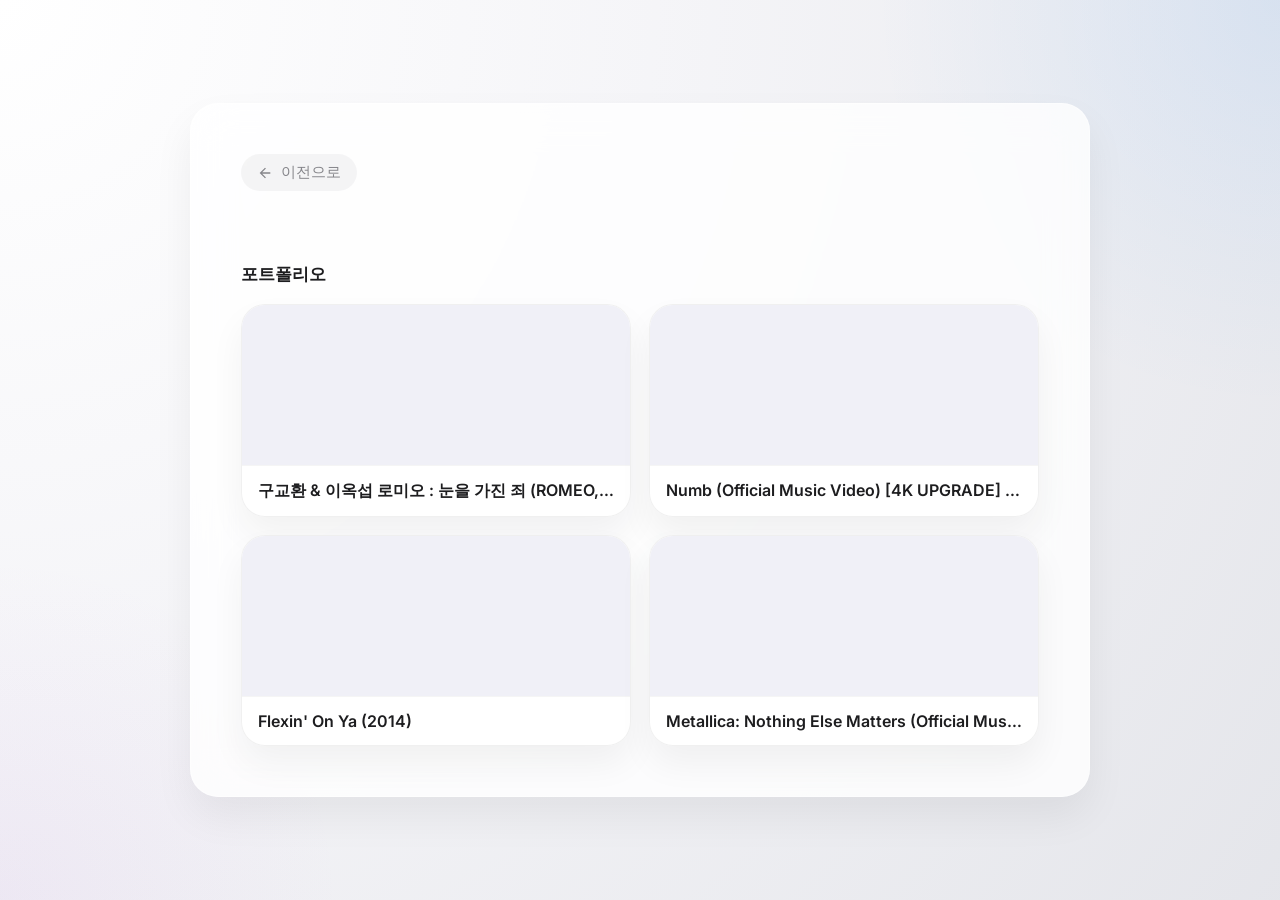
==== detail.html @ da840659 "Initial commit of portfolio profile page" ====
<!DOCTYPE html>
<html lang="ko">
<head>
  <meta charset="UTF-8">
  <meta name="viewport" content="width=device-width, initial-scale=1.0">
  <title>관심사 상세 정보</title>
  <link rel="stylesheet" href="style.css">
</head>
<body>
  <!-- The layout mimics the presentation slide of the index page for visual continuity -->
  <div class="presentation-slide" id="detail-slide">
    <div class="detail-container">
      <!-- Detail Header with Back Button and Category Badge -->
      <div class="detail-header">
        <a href="index.html" class="btn-back" id="back-button">
          <svg viewBox="0 0 24 24">
            <path d="M20 11H7.83l5.59-5.59L12 4l-8 8 8 8 1.41-1.41L7.83 13H20v-2z"/>
          </svg>
          이전으로
        </a>
      </div>

      <div class="detail-portfolio">

        <h3>포트폴리오</h3>
        <div class="portfolio-grid" id="portfolio-grid"></div>
      </div>
    </div>
  </div>

  <script src="script.js"></script>
</body>
</html>
---- style.css ----
/* Apple Keynote Style Profile Card CSS */

/* Import premium font */
@import url('https://fonts.googleapis.com/css2?family=Inter:wght@300;400;500;600;700&display=swap');

:root {
  --font-family: 'Inter', -apple-system, BlinkMacSystemFont, "Segoe UI", Roboto, Helvetica, Arial, sans-serif;
  
  /* System Colors */
  --bg-color-gradient: linear-gradient(135deg, #f5f5f7 0%, #e8e8ed 100%);
  --card-bg: rgba(255, 255, 255, 0.8);
  --card-border: rgba(255, 255, 255, 0.4);
  --text-primary: #1d1d1f;
  --text-secondary: #86868b;
  --shadow-keynote: 0 20px 40px rgba(0, 0, 0, 0.06);
  --shadow-hover: 0 30px 60px rgba(0, 0, 0, 0.12);
  
  /* Interest Tag Colors (Apple Colors) */
  --color-coding: #007aff;
  --color-coding-grad: linear-gradient(135deg, #007aff, #54a6ff);
  
  --color-design: #ff2d55;
  --color-design-grad: linear-gradient(135deg, #ff2d55, #ff6b8b);
  
  --color-music: #af52de;
  --color-music-grad: linear-gradient(135deg, #af52de, #d18ff8);
  
  /* Transition curve */
  --transition-apple: all 0.5s cubic-bezier(0.16, 1, 0.3, 1);
}

/* Base Styles */
* {
  margin: 0;
  padding: 0;
  box-sizing: border-box;
}

body {
  font-family: var(--font-family);
  background: radial-gradient(circle at top left, rgba(255,255,255,0.98), rgba(245,245,248,0.95) 40%, rgba(228,229,234,0.98) 100%);
  color: var(--text-primary);
  min-height: 100vh;
  display: flex;
  justify-content: center;
  align-items: center;
  overflow: hidden;
  padding: 20px;
  -webkit-font-smoothing: antialiased;
  -moz-osx-font-smoothing: grayscale;
}

body::before {
  content: '';
  position: absolute;
  inset: 0;
  background: radial-gradient(circle at top right, rgba(0, 122, 255, 0.08), transparent 26%), radial-gradient(circle at bottom left, rgba(175, 82, 222, 0.06), transparent 22%);
  pointer-events: none;
}

/* Presentation Container */
.presentation-slide {
  width: 100%;
  max-width: 900px;
  min-height: 550px;
  background: var(--card-bg);
  backdrop-filter: blur(20px);
  -webkit-backdrop-filter: blur(20px);
  border: 1px solid var(--card-border);
  border-radius: 28px;
  box-shadow: var(--shadow-keynote);
  display: flex;
  position: relative;
  overflow: hidden;
  transition: var(--transition-apple);
  animation: slideInUp 0.8s cubic-bezier(0.16, 1, 0.3, 1);
}

.presentation-slide:hover {
  box-shadow: var(--shadow-hover);
  transform: translateY(-2px);
}

/* Layout Split */
.slide-visual {
  flex: 1.1;
  background: linear-gradient(180deg, rgba(255,255,255,0.95), rgba(246,247,250,0.95));
  display: flex;
  flex-direction: column;
  justify-content: flex-start;
  align-items: center;
  padding: 120px 36px 28px;
  position: relative;
  border-right: 1px solid rgba(0, 0, 0, 0.05);
}
.slide-visual::before {
  content: '';
  position: absolute;
  inset: 0;
  background: radial-gradient(circle at top center, rgba(255,255,255,0.7), transparent 55%);
  pointer-events: none;
}

.slide-visual .visual-contact {
  width: 100%;
  max-width: 340px;
  margin-top: auto;
  padding: 18px 20px;
  border-radius: 28px;
  background: rgba(255, 255, 255, 0.92);
  border: 1px solid rgba(0, 0, 0, 0.07);
  box-shadow: 0 22px 48px rgba(0, 0, 0, 0.08);
  backdrop-filter: blur(18px);
  text-align: center;
}

.slide-visual .visual-contact p {
  font-size: 0.96rem;
  font-weight: 600;
  color: var(--text-primary);
  letter-spacing: 0.04em;
  line-height: 1.8;
  margin: 0;
}

.slide-visual .visual-contact p:first-child {
  margin-bottom: 6px;
}

.slide-content {
  flex: 1.3;
  padding: 60px 50px;
  display: flex;
  flex-direction: column;
  justify-content: space-between;
  background: rgba(255, 255, 255, 0.4);
}

/* Avatar styling */
.avatar-container {
  width: 160px;
  height: 160px;
  border-radius: 50%;
  background: #ffffff;
  box-shadow: 0 10px 25px rgba(0, 0, 0, 0.05);
  display: flex;
  justify-content: center;
  align-items: center;
  position: relative;
  overflow: hidden;
  margin-bottom: 24px;
  border: 4px solid #ffffff;
  transition: var(--transition-apple);
}

.avatar-container:hover {
  transform: scale(1.03) rotate(2deg);
}

/* Elegant Placeholder Avatar SVG */
.avatar-img {
  width: 100%;
  height: 100%;
  object-fit: cover;
}

.visual-badge {
  font-size: 0.85rem;
  font-weight: 600;
  text-transform: uppercase;
  letter-spacing: 0.1em;
  color: var(--text-secondary);
  background: rgba(0, 0, 0, 0.04);
  padding: 6px 14px;
  border-radius: 20px;
  margin-top: 10px;
}

/* Content Elements */
.profile-header {
  margin-bottom: 30px;
}

.profile-tagline {
  font-size: 0.85rem;
  font-weight: 700;
  text-transform: uppercase;
  letter-spacing: 0.15em;
  color: var(--color-coding);
  margin-bottom: 12px;
}

.profile-name {
  font-size: 2.5rem;
  font-weight: 700;
  line-height: 1.15;
  color: var(--text-primary);
  margin-bottom: 8px;
}

.profile-subname {
  font-size: 1rem;
  font-weight: 500;
  color: var(--text-secondary);
  margin-bottom: 10px;
}

.profile-major {
  font-size: 1.25rem;
  font-weight: 400;
  color: var(--text-secondary);
}

.profile-bio {
  font-size: 1rem;
  line-height: 1.6;
  color: #48484a;
  margin-bottom: 35px;
}

/* Interests Section */
.interests-title {
  font-size: 0.85rem;
  font-weight: 600;
  text-transform: uppercase;
  letter-spacing: 0.08em;
  color: var(--text-secondary);
  margin-bottom: 14px;
}

.interests-tags {
  display: flex;
  flex-wrap: wrap;
  gap: 12px;
  margin-bottom: 40px;
}

.tag {
  padding: 10px 20px;
  border-radius: 30px;
  font-size: 0.95rem;
  font-weight: 500;
  color: #48484a;
  background: #f5f5f7;
  border: 1px solid rgba(0, 0, 0, 0.03);
  cursor: pointer;
  transition: var(--transition-apple);
  display: inline-flex;
  align-items: center;
  gap: 8px;
  text-decoration: none;
}

.tag:hover {
  transform: translateY(-2px);
  background: #e8e8ed;
  color: var(--text-primary);
}

/* Active tag animations before navigation */
.tag.active-coding {
  background: var(--color-coding-grad);
  color: #ffffff;
  border-color: transparent;
  box-shadow: 0 8px 20px rgba(0, 122, 255, 0.25);
  transform: scale(1.05);
}

.tag.active-design {
  background: var(--color-design-grad);
  color: #ffffff;
  border-color: transparent;
  box-shadow: 0 8px 20px rgba(255, 45, 85, 0.25);
  transform: scale(1.05);
}

.tag.active-music {
  background: var(--color-music-grad);
  color: #ffffff;
  border-color: transparent;
  box-shadow: 0 8px 20px rgba(175, 82, 222, 0.25);
  transform: scale(1.05);
}

/* Contacts/Links section */
.contact-links {
  display: flex;
  gap: 16px;
}

.btn-contact {
  display: inline-flex;
  align-items: center;
  justify-content: center;
  width: 44px;
  height: 44px;
  border-radius: 50%;
  background: #f5f5f7;
  color: #48484a;
  border: 1px solid rgba(0, 0, 0, 0.03);
  transition: var(--transition-apple);
  text-decoration: none;
}

.btn-contact:hover {
  background: var(--text-primary);
  color: #ffffff;
  transform: scale(1.08);
}

.btn-contact svg {
  width: 20px;
  height: 20px;
  fill: currentColor;
}

/* Detail Page Layout styling */
.detail-container {
  display: flex;
  flex-direction: column;
  justify-content: space-between;
  width: 100%;
  padding: 50px;
  animation: fadeIn 0.6s cubic-bezier(0.16, 1, 0.3, 1);
}

.detail-header {
  display: flex;
  justify-content: space-between;
  align-items: center;
  margin-bottom: 40px;
}

.btn-back {
  display: inline-flex;
  align-items: center;
  gap: 8px;
  font-size: 0.95rem;
  font-weight: 500;
  color: var(--text-secondary);
  text-decoration: none;
  padding: 8px 16px;
  border-radius: 20px;
  background: rgba(0, 0, 0, 0.04);
  transition: var(--transition-apple);
}

.btn-back:hover {
  background: var(--text-primary);
  color: #ffffff;
}

.btn-back svg {
  width: 16px;
  height: 16px;
  fill: currentColor;
  transition: var(--transition-apple);
}

.btn-back:hover svg {
  transform: translateX(-4px);
}

.detail-body {
  flex: 1;
  display: flex;
  gap: 50px;
  align-items: center;
}

.detail-info {
  flex: 1.2;
}

.detail-tag {
  font-size: 0.85rem;
  font-weight: 700;
  text-transform: uppercase;
  letter-spacing: 0.15em;
  margin-bottom: 16px;
  display: inline-block;
  padding: 4px 12px;
  border-radius: 12px;
}

.detail-portfolio {
  margin-top: 32px;
}

.detail-portfolio h3 {
  font-size: 1.05rem;
  font-weight: 700;
  margin-bottom: 18px;
  color: var(--text-primary);
}

.portfolio-grid {
  display: grid;
  grid-template-columns: repeat(2, minmax(0, 1fr));
  gap: 18px;
}

.portfolio-item {
  background: rgba(255, 255, 255, 0.9);
  border: 1px solid rgba(0, 0, 0, 0.06);
  border-radius: 24px;
  overflow: hidden;
  box-shadow: 0 18px 35px rgba(0, 0, 0, 0.05);
  transition: transform 0.3s ease, box-shadow 0.3s ease;
}

.portfolio-item:hover {
  transform: translateY(-4px);
  box-shadow: 0 24px 45px rgba(0, 0, 0, 0.08);
}

.portfolio-thumb {
  min-height: 160px;
  display: flex;
  align-items: center;
  justify-content: center;
  background: rgba(240, 240, 247, 0.95);
  background-size: cover;
  background-position: center;
  color: #1d1d1f;
  font-size: 1rem;
}

.portfolio-thumb.empty {
  border-bottom: 1px solid rgba(0, 0, 0, 0.04);
}

.portfolio-title {
  display: block;
  padding: 14px 16px;
  color: var(--text-primary);
  font-size: 1rem;
  font-weight: 600;
  text-decoration: none;
  border-top: 1px solid rgba(0, 0, 0, 0.04);
  white-space: nowrap;
  overflow: hidden;
  text-overflow: ellipsis;
}

.portfolio-item {
  display: flex;
  flex-direction: column;
}

.portfolio-title:hover {
  color: var(--color-coding);
}

@media (max-width: 800px) {
  .detail-body {
    flex-direction: column;
    gap: 32px;
  }

  .portfolio-grid {
    grid-template-columns: 1fr;
  }
}

.detail-title {
  font-size: 2.8rem;
  font-weight: 700;
  line-height: 1.2;
  margin-bottom: 20px;
  letter-spacing: -0.02em;
}

.detail-desc {
  font-size: 1.1rem;
  line-height: 1.7;
  color: #48484a;
}

.detail-visual {
  flex: 0.8;
  height: 300px;
  border-radius: 20px;
  display: flex;
  justify-content: center;
  align-items: center;
  color: #ffffff;
  font-size: 5rem;
  box-shadow: 0 15px 35px rgba(0,0,0,0.06);
  position: relative;
  overflow: hidden;
}

.detail-visual::after {
  content: '';
  position: absolute;
  top: 0;
  left: 0;
  width: 100%;
  height: 100%;
  background: linear-gradient(rgba(255,255,255,0.1), rgba(0,0,0,0.15));
}

/* Color theme mappings for detailed views */
.theme-coding .detail-tag {
  color: var(--color-coding);
  background: rgba(0, 122, 255, 0.1);
}
.theme-coding .detail-visual {
  background: var(--color-coding-grad);
}
.theme-coding .btn-back:hover {
  background: var(--color-coding);
}

.theme-design .detail-tag {
  color: var(--color-design);
  background: rgba(255, 45, 85, 0.1);
}
.theme-design .detail-visual {
  background: var(--color-design-grad);
}
.theme-design .btn-back:hover {
  background: var(--color-design);
}

.theme-music .detail-tag {
  color: var(--color-music);
  background: rgba(175, 82, 222, 0.1);
}
.theme-music .detail-visual {
  background: var(--color-music-grad);
}
.theme-music .btn-back:hover {
  background: var(--color-music);
}

/* Animations */
@keyframes slideInUp {
  from {
    opacity: 0;
    transform: translateY(30px);
  }
  to {
    opacity: 1;
    transform: translateY(0);
  }
}

@keyframes fadeIn {
  from {
    opacity: 0;
    transform: scale(0.98);
  }
  to {
    opacity: 1;
    transform: scale(1);
  }
}

/* Page fade out class for navigation */
.page-exit {
  opacity: 0;
  transform: translateY(-20px) scale(0.98);
  transition: var(--transition-apple);
}

/* Responsive adjustments */
@media (max-width: 768px) {
  .presentation-slide {
    flex-direction: column;
    min-height: auto;
  }
  .slide-visual {
    border-right: none;
    border-bottom: 1px solid rgba(0, 0, 0, 0.05);
    padding: 30px;
  }
  .slide-content {
    padding: 40px 30px;
  }
  .profile-name {
    font-size: 2rem;
  }
  .detail-body {
    flex-direction: column-reverse;
    gap: 30px;
    align-items: stretch;
  }
  .detail-visual {
    height: 180px;
    font-size: 3.5rem;
  }
  .detail-title {
    font-size: 2rem;
  }
  .detail-container {
    padding: 30px 20px;
  }
}
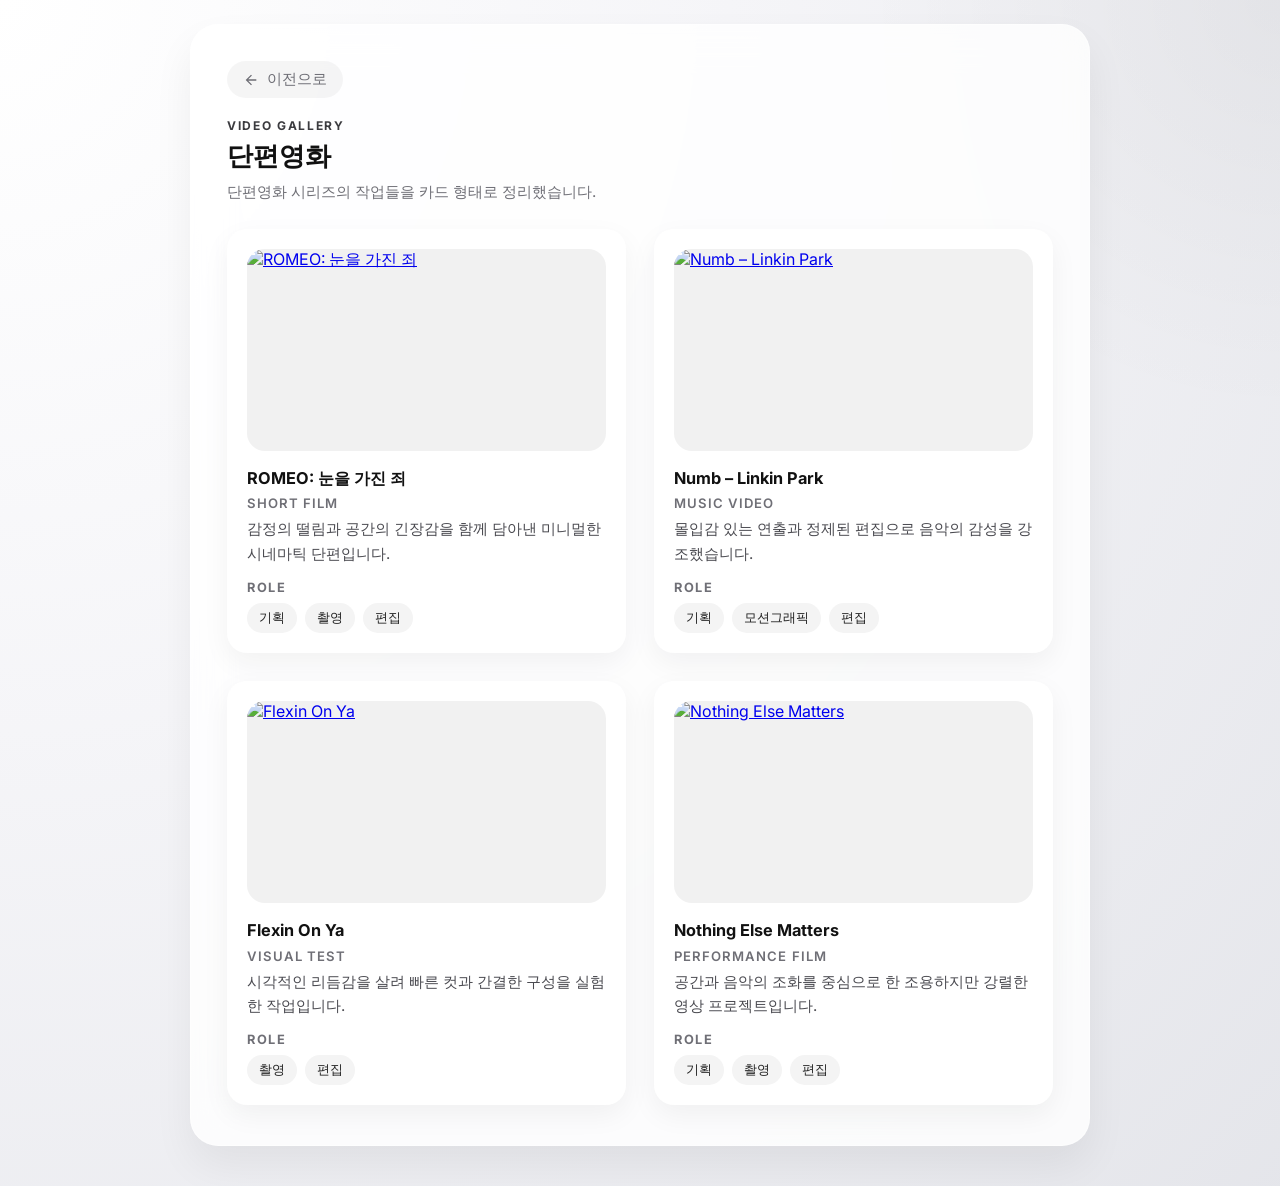
==== commit 35315633: "Update portfolio video gallery design and contact icons" ====
--- a/detail.html
+++ b/detail.html
@@ -3,14 +3,12 @@
 <head>
   <meta charset="UTF-8">
   <meta name="viewport" content="width=device-width, initial-scale=1.0">
-  <title>관심사 상세 정보</title>
+  <title>포트폴리오 갤러리</title>
   <link rel="stylesheet" href="style.css">
 </head>
 <body>
-  <!-- The layout mimics the presentation slide of the index page for visual continuity -->
   <div class="presentation-slide" id="detail-slide">
     <div class="detail-container">
-      <!-- Detail Header with Back Button and Category Badge -->
       <div class="detail-header">
         <a href="index.html" class="btn-back" id="back-button">
           <svg viewBox="0 0 24 24">
@@ -21,8 +19,13 @@
       </div>
 
       <div class="detail-portfolio">
-
-        <h3>포트폴리오</h3>
+        <div class="portfolio-intro">
+          <div>
+            <p class="portfolio-eyebrow">Video Gallery</p>
+            <h3 id="portfolio-section-title">포트폴리오</h3>
+            <p class="portfolio-intro-copy" id="portfolio-section-copy">다양한 영상 프로젝트를 카드형으로 둘러보세요.</p>
+          </div>
+        </div>
         <div class="portfolio-grid" id="portfolio-grid"></div>
       </div>
     </div>
--- a/style.css
+++ b/style.css
@@ -1,35 +1,25 @@
 /* Apple Keynote Style Profile Card CSS */
 
-/* Import premium font */
 @import url('https://fonts.googleapis.com/css2?family=Inter:wght@300;400;500;600;700&display=swap');
 
 :root {
-  --font-family: 'Inter', -apple-system, BlinkMacSystemFont, "Segoe UI", Roboto, Helvetica, Arial, sans-serif;
-  
-  /* System Colors */
+  --font-family: 'Inter', -apple-system, BlinkMacSystemFont, 'Segoe UI', Roboto, Helvetica, Arial, sans-serif;
   --bg-color-gradient: linear-gradient(135deg, #f5f5f7 0%, #e8e8ed 100%);
-  --card-bg: rgba(255, 255, 255, 0.8);
+  --card-bg: rgba(255, 255, 255, 0.82);
   --card-border: rgba(255, 255, 255, 0.4);
-  --text-primary: #1d1d1f;
-  --text-secondary: #86868b;
+  --text-primary: #111111;
+  --text-secondary: #6f6f76;
   --shadow-keynote: 0 20px 40px rgba(0, 0, 0, 0.06);
-  --shadow-hover: 0 30px 60px rgba(0, 0, 0, 0.12);
-  
-  /* Interest Tag Colors (Apple Colors) */
+  --shadow-hover: 0 30px 60px rgba(0, 0, 0, 0.1);
   --color-coding: #007aff;
   --color-coding-grad: linear-gradient(135deg, #007aff, #54a6ff);
-  
   --color-design: #ff2d55;
   --color-design-grad: linear-gradient(135deg, #ff2d55, #ff6b8b);
-  
   --color-music: #af52de;
   --color-music-grad: linear-gradient(135deg, #af52de, #d18ff8);
-  
-  /* Transition curve */
   --transition-apple: all 0.5s cubic-bezier(0.16, 1, 0.3, 1);
 }
 
-/* Base Styles */
 * {
   margin: 0;
   padding: 0;
@@ -44,8 +34,10 @@
   display: flex;
   justify-content: center;
   align-items: center;
-  overflow: hidden;
-  padding: 20px;
+  overflow-x: hidden;
+  overflow-y: auto;
+  padding: 24px 20px 40px;
+  position: relative;
   -webkit-font-smoothing: antialiased;
   -moz-osx-font-smoothing: grayscale;
 }
@@ -54,11 +46,10 @@
   content: '';
   position: absolute;
   inset: 0;
-  background: radial-gradient(circle at top right, rgba(0, 122, 255, 0.08), transparent 26%), radial-gradient(circle at bottom left, rgba(175, 82, 222, 0.06), transparent 22%);
+  background: radial-gradient(circle at top right, rgba(0, 0, 0, 0.04), transparent 24%);
   pointer-events: none;
 }
 
-/* Presentation Container */
 .presentation-slide {
   width: 100%;
   max-width: 900px;
@@ -81,7 +72,6 @@
   transform: translateY(-2px);
 }
 
-/* Layout Split */
 .slide-visual {
   flex: 1.1;
   background: linear-gradient(180deg, rgba(255,255,255,0.95), rgba(246,247,250,0.95));
@@ -93,6 +83,7 @@
   position: relative;
   border-right: 1px solid rgba(0, 0, 0, 0.05);
 }
+
 .slide-visual::before {
   content: '';
   position: absolute;
@@ -107,8 +98,8 @@
   margin-top: auto;
   padding: 18px 20px;
   border-radius: 28px;
-  background: rgba(255, 255, 255, 0.92);
-  border: 1px solid rgba(0, 0, 0, 0.07);
+  background: rgba(255,255,255,0.92);
+  border: 1px solid rgba(0,0,0,0.07);
   box-shadow: 0 22px 48px rgba(0, 0, 0, 0.08);
   backdrop-filter: blur(18px);
   text-align: center;
@@ -133,10 +124,9 @@
   display: flex;
   flex-direction: column;
   justify-content: space-between;
-  background: rgba(255, 255, 255, 0.4);
-}
-
-/* Avatar styling */
+  background: rgba(255,255,255,0.4);
+}
+
 .avatar-container {
   width: 160px;
   height: 160px;
@@ -157,7 +147,6 @@
   transform: scale(1.03) rotate(2deg);
 }
 
-/* Elegant Placeholder Avatar SVG */
 .avatar-img {
   width: 100%;
   height: 100%;
@@ -176,7 +165,6 @@
   margin-top: 10px;
 }
 
-/* Content Elements */
 .profile-header {
   margin-bottom: 30px;
 }
@@ -212,13 +200,18 @@
 }
 
 .profile-bio {
-  font-size: 1rem;
-  line-height: 1.6;
+  display: block;
+  width: 100%;
+  font-size: 1.05rem;
+  line-height: 1.5;
+  letter-spacing: 0.01em;
+  white-space: normal;
+  overflow: visible;
+  text-overflow: unset;
   color: #48484a;
   margin-bottom: 35px;
 }
 
-/* Interests Section */
 .interests-title {
   font-size: 0.85rem;
   font-weight: 600;
@@ -257,7 +250,6 @@
   color: var(--text-primary);
 }
 
-/* Active tag animations before navigation */
 .tag.active-coding {
   background: var(--color-coding-grad);
   color: #ffffff;
@@ -282,7 +274,6 @@
   transform: scale(1.05);
 }
 
-/* Contacts/Links section */
 .contact-links {
   display: flex;
   gap: 16px;
@@ -314,21 +305,20 @@
   fill: currentColor;
 }
 
-/* Detail Page Layout styling */
 .detail-container {
   display: flex;
   flex-direction: column;
+  justify-content: flex-start;
+  width: 100%;
+  padding: 36px 36px 40px;
+  animation: fadeIn 0.6s cubic-bezier(0.16, 1, 0.3, 1);
+}
+
+.detail-header {
+  display: flex;
   justify-content: space-between;
-  width: 100%;
-  padding: 50px;
-  animation: fadeIn 0.6s cubic-bezier(0.16, 1, 0.3, 1);
-}
-
-.detail-header {
-  display: flex;
-  justify-content: space-between;
-  align-items: center;
-  margin-bottom: 40px;
+  align-items: center;
+  margin-bottom: 20px;
 }
 
 .btn-back {
@@ -340,7 +330,7 @@
   color: var(--text-secondary);
   text-decoration: none;
   padding: 8px 16px;
-  border-radius: 20px;
+  border-radius: 999px;
   background: rgba(0, 0, 0, 0.04);
   transition: var(--transition-apple);
 }
@@ -361,181 +351,249 @@
   transform: translateX(-4px);
 }
 
-.detail-body {
-  flex: 1;
-  display: flex;
-  gap: 50px;
-  align-items: center;
-}
-
-.detail-info {
-  flex: 1.2;
-}
-
-.detail-tag {
-  font-size: 0.85rem;
+.detail-portfolio {
+  display: flex;
+  flex-direction: column;
+  gap: 24px;
+}
+
+.portfolio-intro {
+  display: flex;
+  justify-content: space-between;
+  align-items: flex-end;
+  gap: 16px;
+}
+
+.portfolio-eyebrow {
+  font-size: 0.75rem;
   font-weight: 700;
+  letter-spacing: 0.14em;
   text-transform: uppercase;
-  letter-spacing: 0.15em;
-  margin-bottom: 16px;
-  display: inline-block;
-  padding: 4px 12px;
-  border-radius: 12px;
-}
-
-.detail-portfolio {
-  margin-top: 32px;
-}
-
-.detail-portfolio h3 {
-  font-size: 1.05rem;
+  color: var(--text-secondary);
+  margin-bottom: 6px;
+}
+
+.portfolio-intro h3 {
+  font-size: 1.6rem;
   font-weight: 700;
-  margin-bottom: 18px;
   color: var(--text-primary);
+  margin-bottom: 6px;
+}
+
+.portfolio-intro-copy {
+  font-size: 0.96rem;
+  color: var(--text-secondary);
+  line-height: 1.6;
 }
 
 .portfolio-grid {
   display: grid;
   grid-template-columns: repeat(2, minmax(0, 1fr));
-  gap: 18px;
-}
-
-.portfolio-item {
-  background: rgba(255, 255, 255, 0.9);
-  border: 1px solid rgba(0, 0, 0, 0.06);
-  border-radius: 24px;
+  gap: 28px;
+}
+
+.portfolio-card {
+  background: #ffffff;
+  border-radius: 20px;
+  padding: 20px;
+  box-shadow: 0 10px 28px rgba(0, 0, 0, 0.05);
+  transition: transform 0.35s cubic-bezier(0.16, 1, 0.3, 1), box-shadow 0.35s cubic-bezier(0.16, 1, 0.3, 1);
+  display: flex;
+  flex-direction: column;
+  gap: 16px;
+}
+
+.portfolio-card:hover {
+  transform: translateY(-8px);
+  box-shadow: 0 22px 48px rgba(0, 0, 0, 0.12);
+}
+
+.portfolio-card-media {
+  width: 100%;
+}
+
+.portfolio-card-thumb-link {
+  display: block;
+  position: relative;
+  aspect-ratio: 16 / 9;
+  border-radius: 18px;
   overflow: hidden;
-  box-shadow: 0 18px 35px rgba(0, 0, 0, 0.05);
-  transition: transform 0.3s ease, box-shadow 0.3s ease;
-}
-
-.portfolio-item:hover {
-  transform: translateY(-4px);
-  box-shadow: 0 24px 45px rgba(0, 0, 0, 0.08);
-}
-
-.portfolio-thumb {
-  min-height: 160px;
-  display: flex;
-  align-items: center;
-  justify-content: center;
-  background: rgba(240, 240, 247, 0.95);
-  background-size: cover;
-  background-position: center;
-  color: #1d1d1f;
-  font-size: 1rem;
-}
-
-.portfolio-thumb.empty {
-  border-bottom: 1px solid rgba(0, 0, 0, 0.04);
-}
-
-.portfolio-title {
-  display: block;
-  padding: 14px 16px;
-  color: var(--text-primary);
-  font-size: 1rem;
-  font-weight: 600;
-  text-decoration: none;
-  border-top: 1px solid rgba(0, 0, 0, 0.04);
-  white-space: nowrap;
-  overflow: hidden;
-  text-overflow: ellipsis;
-}
-
-.portfolio-item {
-  display: flex;
-  flex-direction: column;
-}
-
-.portfolio-title:hover {
-  color: var(--color-coding);
-}
-
-@media (max-width: 800px) {
-  .detail-body {
-    flex-direction: column;
-    gap: 32px;
-  }
-
-  .portfolio-grid {
-    grid-template-columns: 1fr;
-  }
-}
-
-.detail-title {
-  font-size: 2.8rem;
-  font-weight: 700;
-  line-height: 1.2;
-  margin-bottom: 20px;
-  letter-spacing: -0.02em;
-}
-
-.detail-desc {
-  font-size: 1.1rem;
-  line-height: 1.7;
-  color: #48484a;
-}
-
-.detail-visual {
-  flex: 0.8;
-  height: 300px;
-  border-radius: 20px;
-  display: flex;
-  justify-content: center;
-  align-items: center;
-  color: #ffffff;
-  font-size: 5rem;
-  box-shadow: 0 15px 35px rgba(0,0,0,0.06);
-  position: relative;
-  overflow: hidden;
-}
-
-.detail-visual::after {
-  content: '';
-  position: absolute;
-  top: 0;
-  left: 0;
+  background: #f1f1f1;
+}
+
+.portfolio-card-thumb {
   width: 100%;
   height: 100%;
-  background: linear-gradient(rgba(255,255,255,0.1), rgba(0,0,0,0.15));
-}
-
-/* Color theme mappings for detailed views */
-.theme-coding .detail-tag {
-  color: var(--color-coding);
-  background: rgba(0, 122, 255, 0.1);
-}
-.theme-coding .detail-visual {
-  background: var(--color-coding-grad);
-}
-.theme-coding .btn-back:hover {
-  background: var(--color-coding);
-}
-
-.theme-design .detail-tag {
-  color: var(--color-design);
-  background: rgba(255, 45, 85, 0.1);
-}
-.theme-design .detail-visual {
-  background: var(--color-design-grad);
-}
-.theme-design .btn-back:hover {
-  background: var(--color-design);
-}
-
-.theme-music .detail-tag {
-  color: var(--color-music);
-  background: rgba(175, 82, 222, 0.1);
-}
-.theme-music .detail-visual {
-  background: var(--color-music-grad);
-}
-.theme-music .btn-back:hover {
-  background: var(--color-music);
-}
-
-/* Animations */
+  object-fit: cover;
+  display: block;
+  transition: transform 0.35s cubic-bezier(0.16, 1, 0.3, 1);
+}
+
+.portfolio-card-thumb-link:hover .portfolio-card-thumb {
+  transform: scale(1.05);
+}
+
+.portfolio-card-overlay {
+  position: absolute;
+  inset: 0;
+  display: flex;
+  align-items: center;
+  justify-content: center;
+  background: rgba(0, 0, 0, 0.2);
+  backdrop-filter: blur(2px);
+  opacity: 0;
+  transition: opacity 0.25s ease;
+}
+
+.portfolio-card-thumb-link:hover .portfolio-card-overlay {
+  opacity: 1;
+}
+
+.portfolio-card-overlay {
+  position: absolute;
+  inset: 0;
+  display: flex;
+  align-items: center;
+  justify-content: center;
+  background: rgba(0, 0, 0, 0.28);
+  opacity: 0;
+  transition: opacity 0.3s ease;
+}
+
+.portfolio-card-thumb-link:hover .portfolio-card-overlay {
+  opacity: 1;
+}
+
+.portfolio-card-play {
+  width: 48px;
+  height: 48px;
+  border-radius: 50%;
+  display: inline-flex;
+  align-items: center;
+  justify-content: center;
+  background: rgba(255,255,255,0.94);
+  color: #111111;
+  font-size: 1rem;
+  box-shadow: 0 10px 20px rgba(0, 0, 0, 0.16);
+}
+
+.portfolio-card-body {
+  display: flex;
+  flex-direction: column;
+  gap: 14px;
+}
+
+.portfolio-card-copy {
+  display: flex;
+  flex-direction: column;
+  gap: 6px;
+}
+
+.portfolio-card-title {
+  font-size: 1.02rem;
+  font-weight: 700;
+  color: var(--text-primary);
+  line-height: 1.4;
+}
+
+.portfolio-card-category {
+  font-size: 0.82rem;
+  font-weight: 600;
+  letter-spacing: 0.08em;
+  color: var(--text-secondary);
+  text-transform: uppercase;
+}
+
+.portfolio-card-description {
+  font-size: 0.95rem;
+  line-height: 1.6;
+  color: #4a4a50;
+  display: -webkit-box;
+  line-clamp: 2;
+  -webkit-line-clamp: 2;
+  -webkit-box-orient: vertical;
+  overflow: hidden;
+}
+
+.portfolio-card-role {
+  display: flex;
+  flex-direction: column;
+  gap: 8px;
+}
+
+.portfolio-role-label {
+  font-size: 0.8rem;
+  font-weight: 700;
+  text-transform: uppercase;
+  letter-spacing: 0.12em;
+  color: var(--text-secondary);
+}
+
+.portfolio-role-badges {
+  display: flex;
+  flex-wrap: wrap;
+  gap: 8px;
+}
+
+.portfolio-role-badge {
+  background: #f4f4f4;
+  border-radius: 999px;
+  padding: 6px 12px;
+  font-size: 13px;
+  color: #222222;
+}
+
+.portfolio-card-actions {
+  display: flex;
+  justify-content: space-between;
+  align-items: center;
+  gap: 12px;
+  margin-top: 4px;
+}
+
+.portfolio-action {
+  display: inline-flex;
+  align-items: center;
+  justify-content: center;
+  padding: 8px 12px;
+  border-radius: 999px;
+  text-decoration: none;
+  font-size: 0.84rem;
+  font-weight: 600;
+  transition: transform 0.2s ease, background-color 0.2s ease, box-shadow 0.2s ease;
+}
+
+.portfolio-action:hover {
+  transform: translateY(-1px);
+  box-shadow: 0 8px 18px rgba(0, 0, 0, 0.08);
+}
+
+.portfolio-action-primary {
+  background: #111111;
+  color: #ffffff;
+}
+
+.portfolio-action-secondary {
+  background: #f4f4f4;
+  color: #222222;
+}
+
+.theme-short-film .portfolio-eyebrow {
+  color: #3b3b3f;
+}
+
+.theme-contest .portfolio-eyebrow {
+  color: #4a4a4f;
+}
+
+.theme-documentary .portfolio-eyebrow {
+  color: #505057;
+}
+
+.theme-other .portfolio-eyebrow {
+  color: #505057;
+}
+
 @keyframes slideInUp {
   from {
     opacity: 0;
@@ -558,43 +616,48 @@
   }
 }
 
-/* Page fade out class for navigation */
 .page-exit {
   opacity: 0;
   transform: translateY(-20px) scale(0.98);
   transition: var(--transition-apple);
 }
 
-/* Responsive adjustments */
+@media (max-width: 900px) {
+  .portfolio-grid {
+    grid-template-columns: repeat(2, minmax(0, 1fr));
+  }
+}
+
 @media (max-width: 768px) {
   .presentation-slide {
     flex-direction: column;
     min-height: auto;
   }
+
   .slide-visual {
     border-right: none;
     border-bottom: 1px solid rgba(0, 0, 0, 0.05);
     padding: 30px;
   }
+
   .slide-content {
     padding: 40px 30px;
   }
+
   .profile-name {
     font-size: 2rem;
   }
-  .detail-body {
-    flex-direction: column-reverse;
-    gap: 30px;
-    align-items: stretch;
-  }
-  .detail-visual {
-    height: 180px;
-    font-size: 3.5rem;
-  }
-  .detail-title {
-    font-size: 2rem;
-  }
+
   .detail-container {
-    padding: 30px 20px;
-  }
-}
+    padding: 24px 20px 30px;
+  }
+
+  .portfolio-grid {
+    grid-template-columns: 1fr;
+  }
+
+  .portfolio-card-actions {
+    flex-direction: column;
+    align-items: flex-start;
+  }
+}
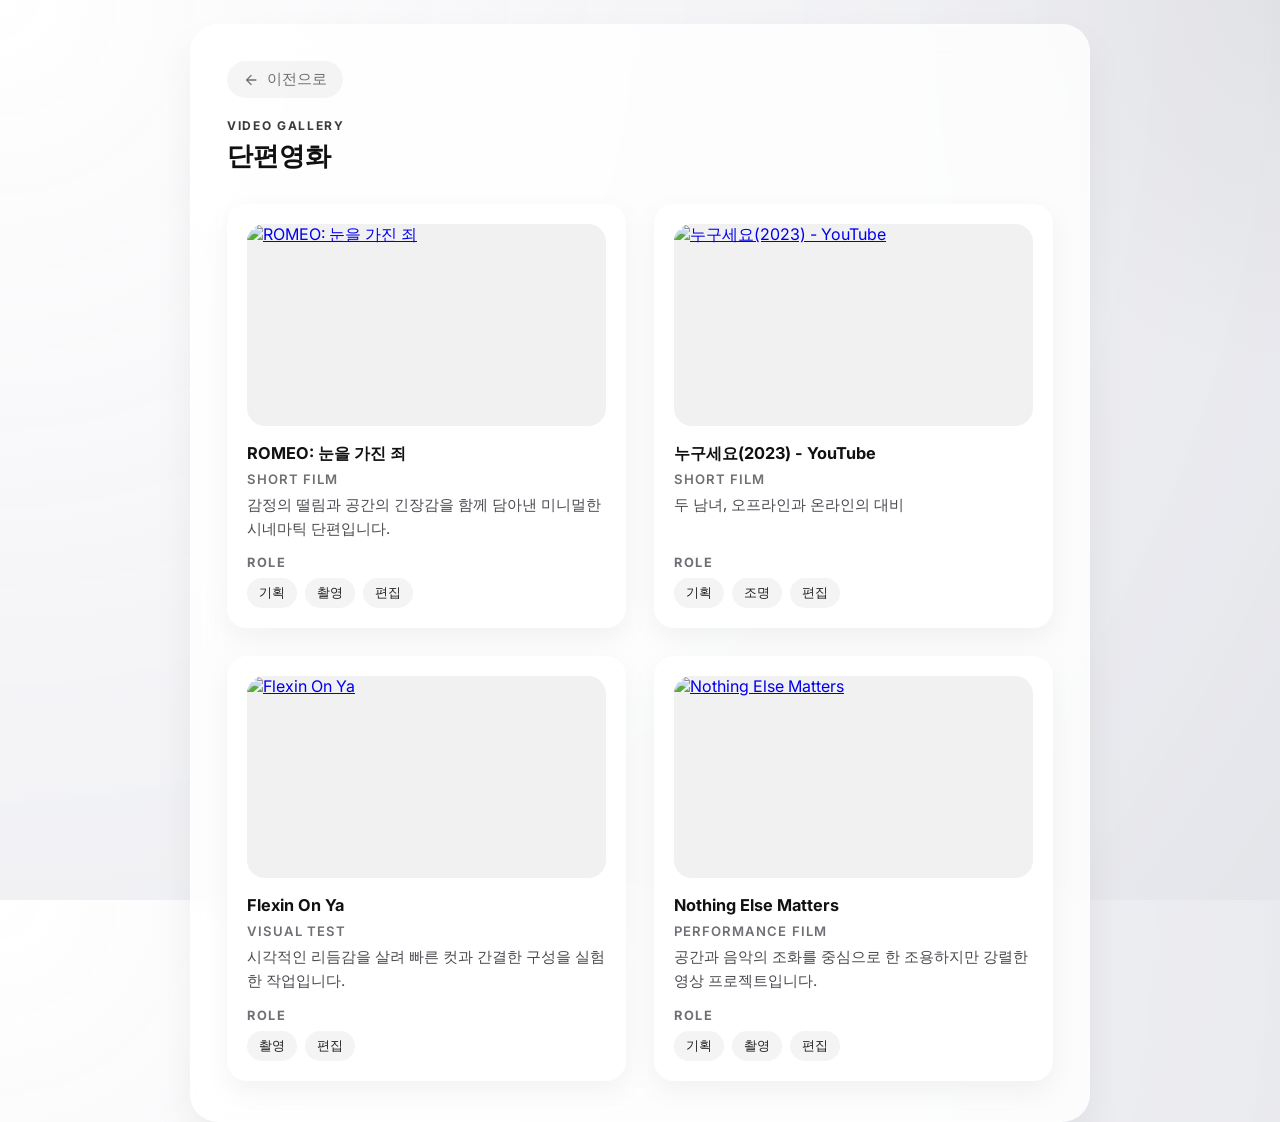
==== commit eceb8dc0: "Fix detail page back navigation and sync layout updates" ====
--- a/detail.html
+++ b/detail.html
@@ -6,7 +6,7 @@
   <title>포트폴리오 갤러리</title>
   <link rel="stylesheet" href="style.css">
 </head>
-<body>
+<body class="detail-page">
   <div class="presentation-slide" id="detail-slide">
     <div class="detail-container">
       <div class="detail-header">
--- a/style.css
+++ b/style.css
@@ -26,20 +26,43 @@
   box-sizing: border-box;
 }
 
+html, body {
+  height: 100%;
+}
+
 body {
   font-family: var(--font-family);
   background: radial-gradient(circle at top left, rgba(255,255,255,0.98), rgba(245,245,248,0.95) 40%, rgba(228,229,234,0.98) 100%);
   color: var(--text-primary);
   min-height: 100vh;
-  display: flex;
-  justify-content: center;
-  align-items: center;
-  overflow-x: hidden;
-  overflow-y: auto;
-  padding: 24px 20px 40px;
+  height: 100%;
+  display: flex;
+  justify-content: center;
+  align-items: center;
+  overflow: hidden;
+  padding: 12px;
   position: relative;
   -webkit-font-smoothing: antialiased;
   -moz-osx-font-smoothing: grayscale;
+}
+
+body.detail-page {
+  overflow-y: auto;
+  align-items: flex-start;
+  padding: 24px 12px;
+}
+
+body.detail-page .presentation-slide {
+  min-height: auto;
+  height: auto;
+  max-height: none;
+  overflow: visible;
+}
+
+body.detail-page .slide-content,
+body.detail-page .slide-visual {
+  flex: 1 1 100%;
+  max-width: 100%;
 }
 
 body::before {
@@ -53,7 +76,8 @@
 .presentation-slide {
   width: 100%;
   max-width: 900px;
-  min-height: 550px;
+  height: min(calc(100vh - 24px), 100%);
+  max-height: calc(100vh - 24px);
   background: var(--card-bg);
   backdrop-filter: blur(20px);
   -webkit-backdrop-filter: blur(20px);
@@ -67,21 +91,28 @@
   animation: slideInUp 0.8s cubic-bezier(0.16, 1, 0.3, 1);
 }
 
+.slide-visual,
+.slide-content {
+  min-height: 0;
+}
+
 .presentation-slide:hover {
   box-shadow: var(--shadow-hover);
   transform: translateY(-2px);
 }
 
 .slide-visual {
-  flex: 1.1;
-  background: linear-gradient(180deg, rgba(255,255,255,0.95), rgba(246,247,250,0.95));
+  flex: 0 0 40%;
+  max-width: 40%;
+  background: linear-gradient(180deg, rgba(255,255,255,0.95), rgba(248,249,251,0.95));
   display: flex;
   flex-direction: column;
-  justify-content: flex-start;
-  align-items: center;
-  padding: 120px 36px 28px;
+  justify-content: center;
+  align-items: center;
+  gap: 80px;
+  padding: 56px 22px 22px 60px;
   position: relative;
-  border-right: 1px solid rgba(0, 0, 0, 0.05);
+  border-right: 1px solid rgba(0, 0, 0, 0.06);
 }
 
 .slide-visual::before {
@@ -92,16 +123,30 @@
   pointer-events: none;
 }
 
+.visual-top,
+.visual-bottom {
+  display: flex;
+  flex-direction: column;
+  align-items: center;
+}
+
+.visual-top {
+  gap: 24px;
+}
+
+.visual-bottom {
+  gap: 28px;
+}
+
 .slide-visual .visual-contact {
   width: 100%;
   max-width: 340px;
-  margin-top: auto;
-  padding: 18px 20px;
-  border-radius: 28px;
-  background: rgba(255,255,255,0.92);
-  border: 1px solid rgba(0,0,0,0.07);
-  box-shadow: 0 22px 48px rgba(0, 0, 0, 0.08);
-  backdrop-filter: blur(18px);
+  padding: 18px 18px 22px;
+  border-radius: 32px;
+  background: rgba(255,255,255,0.96);
+  border: 1px solid rgba(0,0,0,0.05);
+  box-shadow: 0 18px 36px rgba(0, 0, 0, 0.08);
+  backdrop-filter: blur(20px);
   text-align: center;
 }
 
@@ -114,16 +159,26 @@
   margin: 0;
 }
 
+.slide-visual .visual-contact .contact-title {
+  font-size: 0.95rem;
+  font-weight: 700;
+  letter-spacing: 0.18em;
+  text-transform: uppercase;
+  color: var(--text-primary);
+  margin-bottom: 12px;
+}
+
 .slide-visual .visual-contact p:first-child {
   margin-bottom: 6px;
 }
 
 .slide-content {
-  flex: 1.3;
-  padding: 60px 50px;
+  flex: 0 0 60%;
+  max-width: 60%;
+  padding: 52px 42px;
   display: flex;
   flex-direction: column;
-  justify-content: space-between;
+  justify-content: flex-start;
   background: rgba(255,255,255,0.4);
 }
 
@@ -166,7 +221,7 @@
 }
 
 .profile-header {
-  margin-bottom: 30px;
+  margin-bottom: 22px;
 }
 
 .profile-tagline {
@@ -175,78 +230,156 @@
   text-transform: uppercase;
   letter-spacing: 0.15em;
   color: var(--color-coding);
-  margin-bottom: 12px;
+  margin-bottom: 10px;
 }
 
 .profile-name {
-  font-size: 2.5rem;
+  font-size: 2.4rem;
   font-weight: 700;
-  line-height: 1.15;
+  line-height: 1.1;
   color: var(--text-primary);
   margin-bottom: 8px;
 }
 
 .profile-subname {
-  font-size: 1rem;
+  font-size: 0.98rem;
   font-weight: 500;
   color: var(--text-secondary);
   margin-bottom: 10px;
 }
 
-.profile-major {
-  font-size: 1.25rem;
+.profile-title {
+  font-size: 1rem;
+  font-weight: 600;
+  color: var(--text-primary);
+  margin-bottom: 10px;
+}
+
+.profile-divider {
+  width: 100%;
+  max-width: 200px;
+  height: 1px;
+  margin: 10px 0 16px;
+  background: rgba(0, 0, 0, 0.12);
+}
+
+.award-section {
+  margin-bottom: 14px;
+}
+
+.award-header {
+  font-size: 0.95rem;
+  font-weight: 700;
+  letter-spacing: 0.14em;
+  text-transform: uppercase;
+  color: var(--text-primary);
+  margin-bottom: 8px;
+}
+
+.award-description {
+  font-size: 0.95rem;
   font-weight: 400;
   color: var(--text-secondary);
+  line-height: 1.6;
+}
+
+.education-title {
+  font-size: 0.95rem;
+  font-weight: 700;
+  letter-spacing: 0.14em;
+  text-transform: uppercase;
+  color: var(--text-primary);
+  margin-bottom: 10px;
+}
+
+.education-item {
+  font-size: 0.96rem;
+  letter-spacing: -0.02em;
+  font-weight: 400;
+  color: var(--text-secondary);
+  line-height: 1.7;
+  margin-bottom: 4px;
+}
+
+.profile-major {
+  margin-top: 0;
+  margin-bottom: 22px;
 }
 
 .profile-bio {
   display: block;
   width: 100%;
+  font-size: 1rem;
+  line-height: 1.7;
+  letter-spacing: 0.01em;
+  white-space: nowrap;
+  overflow: hidden;
+  text-overflow: ellipsis;
+  color: #48484a;
+  margin-bottom: 24px;
+}
+
+.interests-title {
   font-size: 1.05rem;
-  line-height: 1.5;
-  letter-spacing: 0.01em;
-  white-space: normal;
-  overflow: visible;
-  text-overflow: unset;
-  color: #48484a;
-  margin-bottom: 35px;
-}
-
-.interests-title {
-  font-size: 0.85rem;
-  font-weight: 600;
+  font-weight: 800;
   text-transform: uppercase;
   letter-spacing: 0.08em;
-  color: var(--text-secondary);
-  margin-bottom: 14px;
+  color: var(--text-primary);
+  margin-top: 32px;
+  margin-bottom: 24px;
+}
+
+.portfolio-section {
+  margin-bottom: 28px;
 }
 
 .interests-tags {
   display: flex;
   flex-wrap: wrap;
   gap: 12px;
-  margin-bottom: 40px;
+  margin-bottom: 28px;
 }
 
 .tag {
-  padding: 10px 20px;
-  border-radius: 30px;
-  font-size: 0.95rem;
-  font-weight: 500;
-  color: #48484a;
-  background: #f5f5f7;
-  border: 1px solid rgba(0, 0, 0, 0.03);
+  padding: 12px 22px;
+  border-radius: 34px;
+  font-size: 0.98rem;
+  font-weight: 600;
+  color: #2a2a2d;
+  background: rgba(248,248,250,0.98);
+  border: 1px solid rgba(0, 0, 0, 0.06);
   cursor: pointer;
   transition: var(--transition-apple);
   display: inline-flex;
   align-items: center;
   gap: 8px;
   text-decoration: none;
+  box-shadow: inset 0 0 0 1px rgba(255,255,255,0.7);
+  opacity: 0;
+  transform: translateY(12px);
+  animation: fadeInUp 0.55s cubic-bezier(0.16, 1, 0.3, 1) forwards;
+  animation-delay: 0.1s;
+}
+
+.tag:nth-child(1) {
+  animation-delay: 0.10s;
+}
+
+.tag:nth-child(2) {
+  animation-delay: 0.16s;
+}
+
+.tag:nth-child(3) {
+  animation-delay: 0.22s;
+}
+
+.tag:nth-child(4) {
+  animation-delay: 0.28s;
 }
 
 .tag:hover {
-  transform: translateY(-2px);
-  background: #e8e8ed;
+  transform: translateY(-1px);
+  background: #f1f1f4;
   color: var(--text-primary);
 }
 
@@ -276,7 +409,18 @@
 
 .contact-links {
   display: flex;
-  gap: 16px;
+  gap: 14px;
+  margin-top: 10px;
+  justify-content: center;
+}
+
+.visual-contact-links {
+  width: 100%;
+  max-width: 340px;
+  display: flex;
+  justify-content: center;
+  gap: 14px;
+  margin: 4px auto 0;
 }
 
 .btn-contact {
@@ -481,12 +625,15 @@
   display: flex;
   flex-direction: column;
   gap: 14px;
+  flex: 1;
+  justify-content: space-between;
 }
 
 .portfolio-card-copy {
   display: flex;
   flex-direction: column;
   gap: 6px;
+  flex: 1;
 }
 
 .portfolio-card-title {
@@ -616,6 +763,17 @@
   }
 }
 
+@keyframes fadeInUp {
+  from {
+    opacity: 0;
+    transform: translateY(12px);
+  }
+  to {
+    opacity: 1;
+    transform: translateY(0);
+  }
+}
+
 .page-exit {
   opacity: 0;
   transform: translateY(-20px) scale(0.98);
@@ -635,12 +793,16 @@
   }
 
   .slide-visual {
+    flex: 1 1 100%;
+    max-width: 100%;
     border-right: none;
     border-bottom: 1px solid rgba(0, 0, 0, 0.05);
     padding: 30px;
   }
 
   .slide-content {
+    flex: 1 1 100%;
+    max-width: 100%;
     padding: 40px 30px;
   }
 
@@ -661,3 +823,32 @@
     align-items: flex-start;
   }
 }
+
+@media (max-height: 760px) {
+  .presentation-slide {
+    height: calc(100vh - 20px);
+    max-height: calc(100vh - 20px);
+  }
+
+  .slide-visual {
+    padding: 28px 24px 20px;
+  }
+
+  .slide-content {
+    padding: 26px 26px;
+  }
+
+  .avatar-container {
+    width: 140px;
+    height: 140px;
+    margin-bottom: 18px;
+  }
+
+  .profile-name {
+    font-size: 2.1rem;
+  }
+
+  .visual-contact {
+    padding: 18px 18px 22px;
+  }
+}
